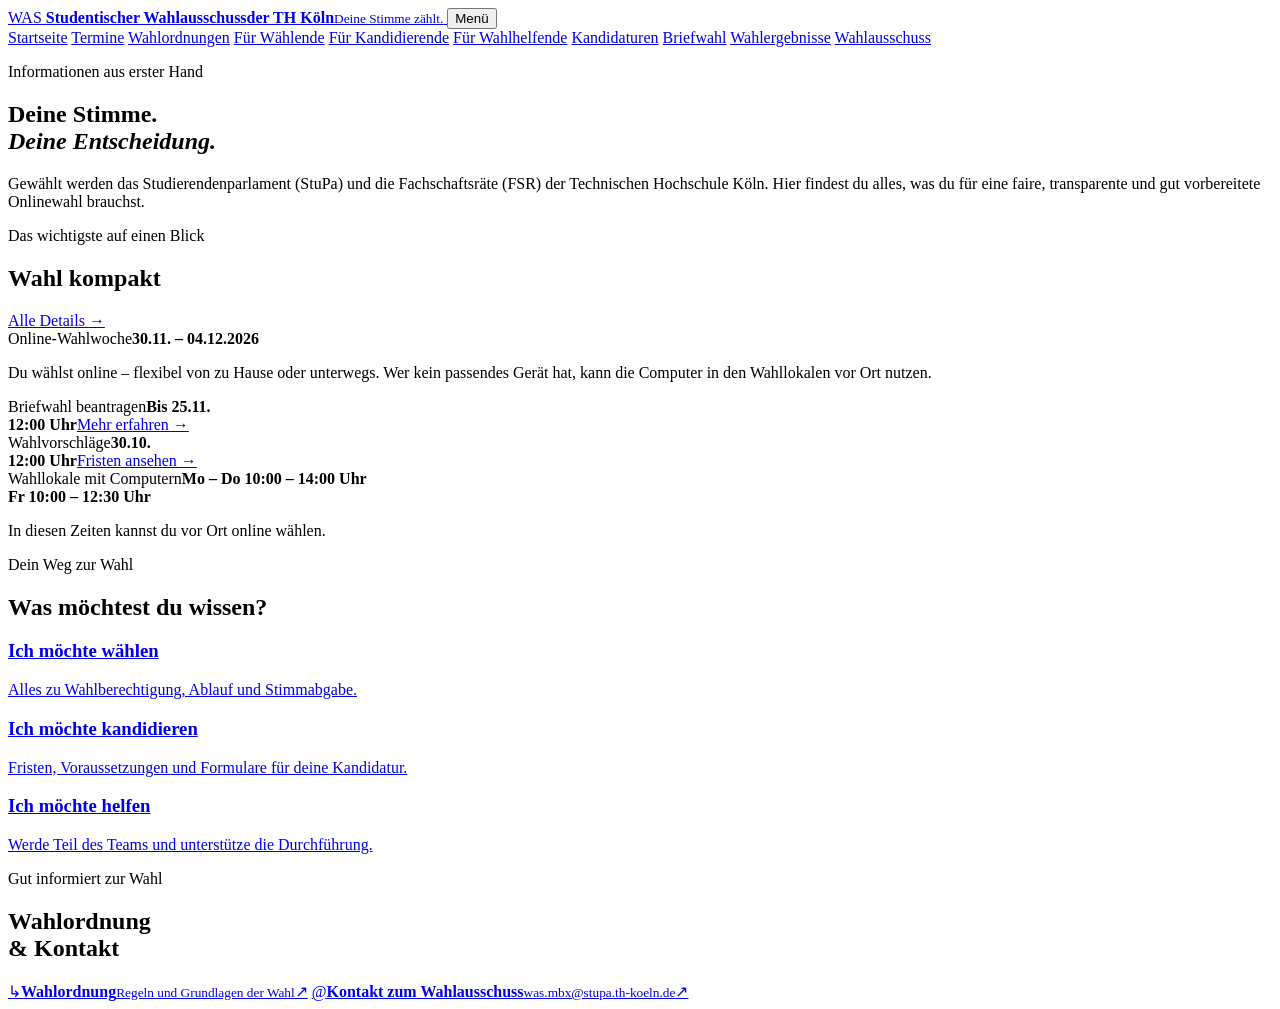
==== index.html @ f87d15dc "Fehlerkorrektur" ====
<!doctype html>
<html lang="de">
  <head>
    <meta charset="UTF-8" />
    <meta name="viewport" content="width=device-width, initial-scale=1.0" />
    <meta name="description" content="Informationen zur Wahl, den Fristen und dem Wahlausschuss." />
    <title>Wahlausschuss | Deine Wahl</title>
    <link rel="stylesheet" href="styles.css" />
    <script src="script.js" defer></script>
  </head>
  <body>
    <header class="site-header">
      <a class="brand" href="#start" aria-label="Startseite Studentischer Wahlausschuss">
        <span class="brand-mark">WAS</span>
        <span><strong>Studentischer Wahlausschuss</strong><strong>der TH Köln</strong><small>Deine Stimme zählt.</small></span>
      </a>
      <button class="menu-toggle" type="button" aria-expanded="false" aria-controls="site-nav">Menü</button>
      <nav id="site-nav" class="site-nav" aria-label="Hauptnavigation">
        <a href="index.html">Startseite</a>
        <a href="termine.html">Termine</a>
        <a href="wahlordnungen.html">Wahlordnungen</a>
        <a href="waehlende.html">Für Wählende</a>
        <a href="kandidierende.html">Für Kandidierende</a>
        <a href="wahlhelfende.html">Für Wahlhelfende</a>
        <a href="kandidaturen.html">Kandidaturen</a>
        <a href="briefwahl.html">Briefwahl</a>
        <a href="wahlergebnisse.html">Wahlergebnisse</a>
        <a class="nav-cta" href="wahlausschuss.html">Wahlausschuss</a>
      </nav>
    </header>

    <main id="start">
      <section class="hero" aria-labelledby="hero-title">
        <div class="hero-copy">
          <p class="eyebrow">Informationen aus erster Hand</p>
          <h1 id="hero-title"><span>Deine Stimme.</span><br /><em>Deine Entscheidung.</em></h1>
          <p class="hero-intro">Gewählt werden das Studierendenparlament (StuPa) und die Fachschaftsräte (FSR) der Technischen Hochschule Köln. Hier findest du alles, was du für eine faire, transparente und gut vorbereitete Onlinewahl brauchst.</p>
        </div>
      </section>

      <section class="section facts-section" aria-labelledby="facts-title">
        <div class="section-heading compact"><p class="eyebrow">Das wichtigste auf einen Blick</p><h2 id="facts-title">Wahl kompakt</h2><a class="text-link" href="termine.html">Alle Details <span>→</span></a></div>
        <div class="facts-grid">
          <article class="fact-card fact-card-wide"><span class="fact-label">Online-Wahlwoche</span><strong>30.11. – 04.12.2026</strong><p>Du wählst online – flexibel von zu Hause oder unterwegs. Wer kein passendes Gerät hat, kann die Computer in den Wahllokalen vor Ort nutzen.</p></article>
          <article class="fact-card"><span class="fact-label">Briefwahl beantragen</span><strong>Bis 25.11.<br />12:00 Uhr</strong><a class="text-link" href="briefwahl.html">Mehr erfahren →</a></article>
          <article class="fact-card"><span class="fact-label">Wahlvorschläge</span><strong>30.10.<br />12:00 Uhr</strong><a class="text-link" href="termine.html">Fristen ansehen →</a></article>
          <article class="fact-card fact-card-wide"><span class="fact-label">Wahllokale mit Computern</span><strong>Mo – Do 10:00 – 14:00 Uhr<br />Fr 10:00 – 12:30 Uhr</strong><p>In diesen Zeiten kannst du vor Ort online wählen.</p></article>
        </div>
      </section>

      <section id="wahl" class="section choice-section" aria-labelledby="wahl-title">
        <div class="section-heading compact"><p class="eyebrow">Dein Weg zur Wahl</p><h2 id="wahl-title">Was möchtest du wissen?</h2></div>
        <div class="choice-grid">
          <a class="choice-card choice-yellow" href="waehlende.html"><h3>Ich möchte wählen</h3><p>Alles zu Wahlberechtigung, Ablauf und Stimmabgabe.</p></a>
          <a class="choice-card choice-coral" href="kandidierende.html"><h3>Ich möchte kandidieren</h3><p>Fristen, Voraussetzungen und Formulare für deine Kandidatur.</p></a>
          <a class="choice-card choice-ink" href="wahlhelfende.html"><h3>Ich möchte helfen</h3><p>Werde Teil des Teams und unterstütze die Durchführung.</p></a>
        </div>
      </section>

      <section id="service" class="section service-section" aria-labelledby="service-title">
        <div><p class="eyebrow">Gut informiert zur Wahl</p><h2 id="service-title">Wahlordnung<br />& Kontakt</h2></div>
        <div class="resource-list">
          <a href="wahlordnungen.html"><span class="resource-icon">↳</span><span><strong>Wahlordnung</strong><small>Regeln und Grundlagen der Wahl</small></span><span>↗</span></a>
          <a id="kontakt" href="mailto:was.mbx@stupa.th-koeln.de"><span class="resource-icon">@</span><span><strong>Kontakt zum Wahlausschuss</strong><small>was.mbx@stupa.th-koeln.de</small></span><span>↗</span></a>
        </div>
      </section>
    </main>

    
  </body>
</html>
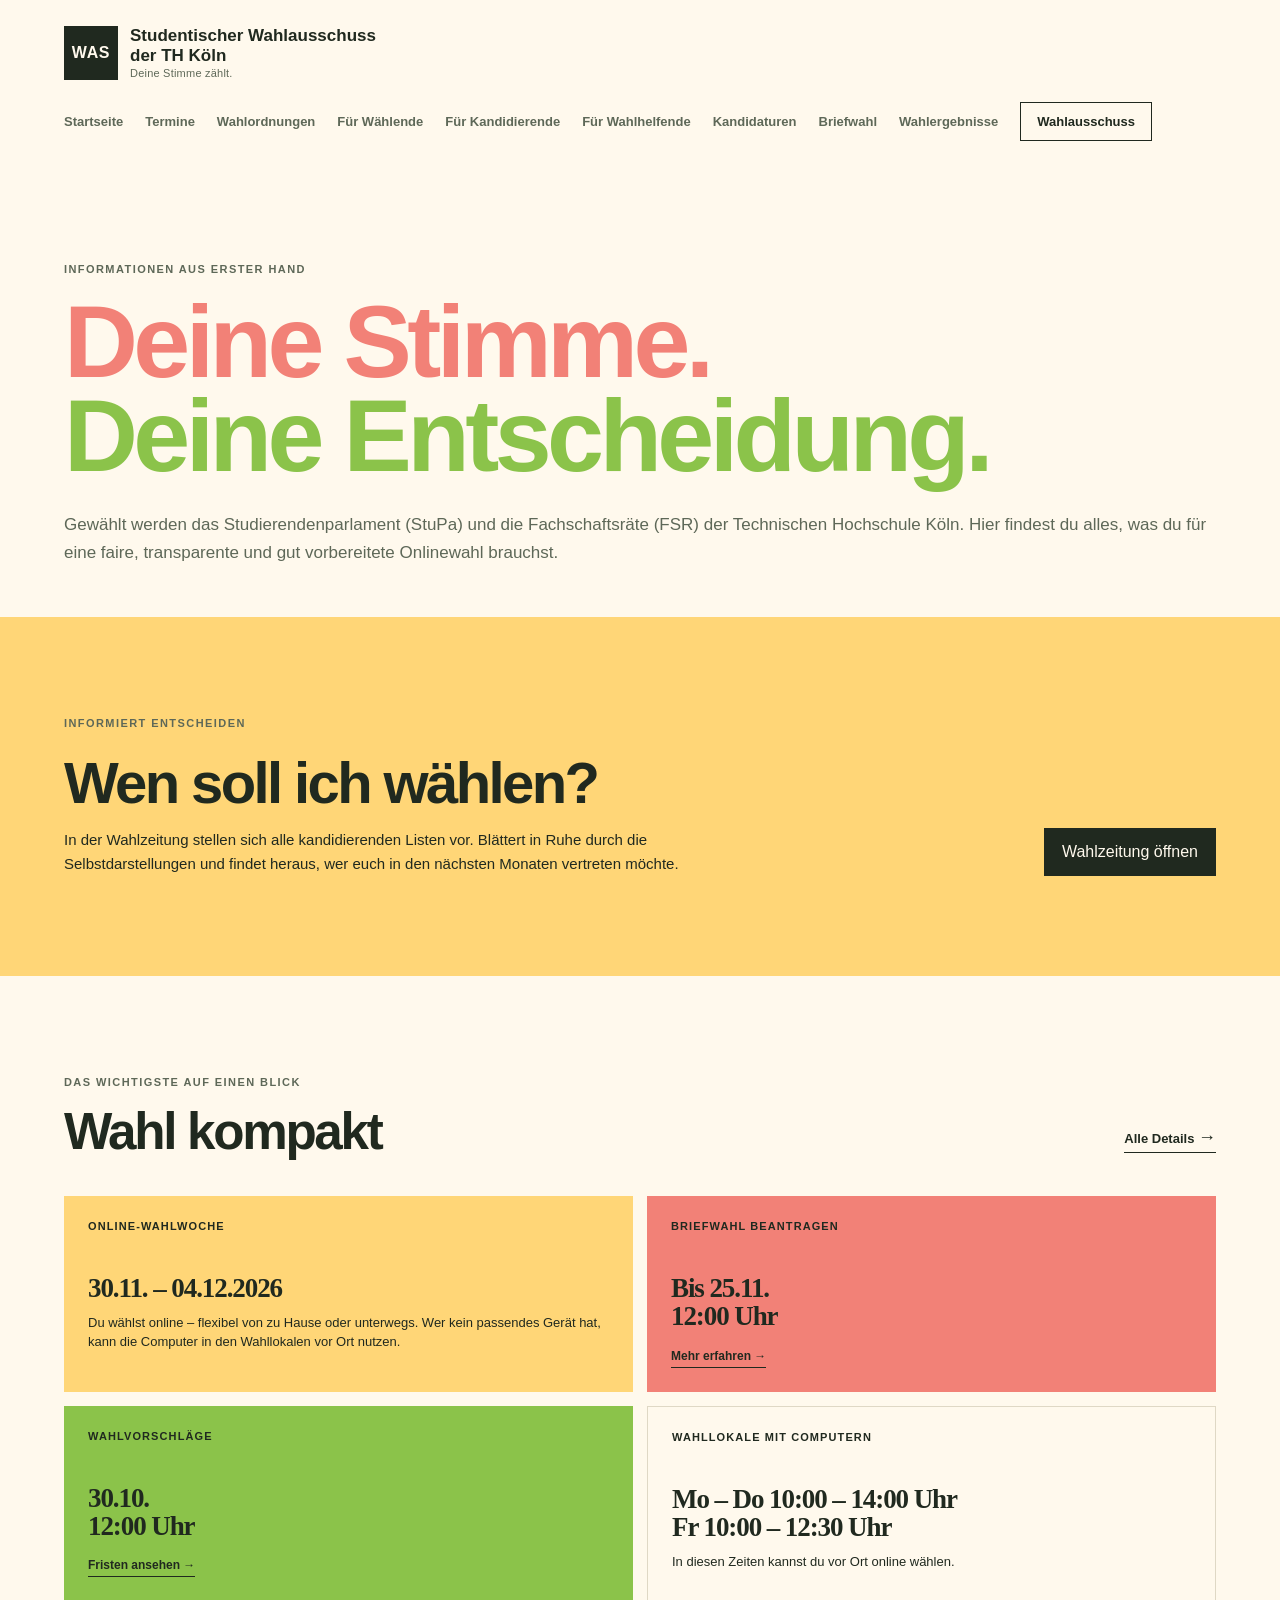
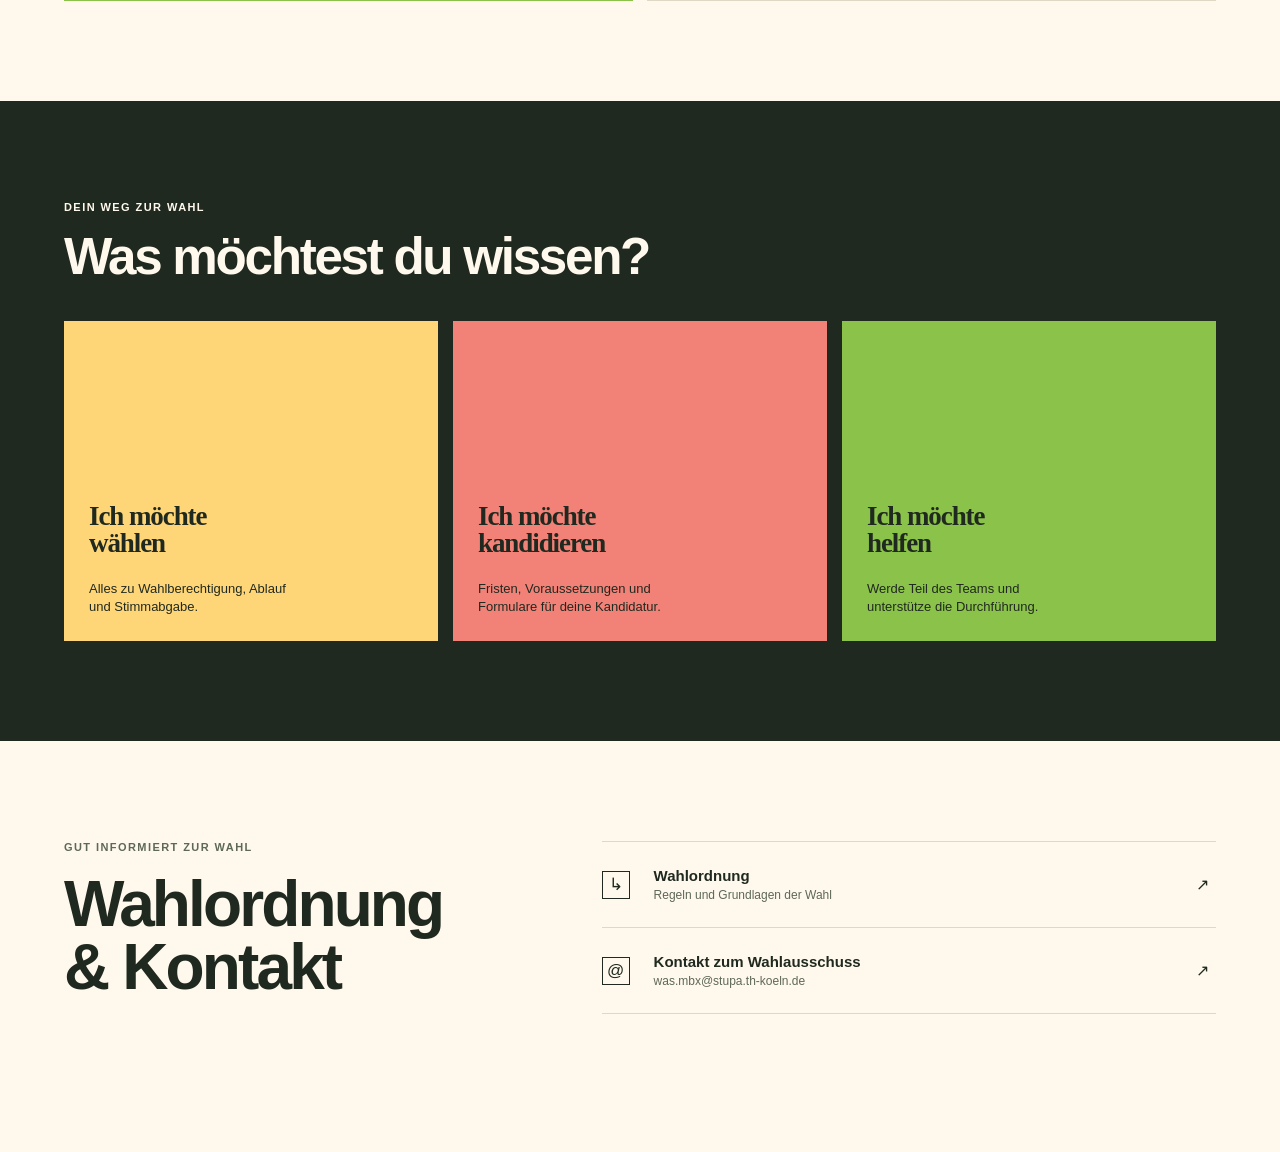
==== commit f0633eec: "Ergänze Wahlzeitungs-Hinweis auf Startseite Co-authored-by: Copilot <223556219+Copilot@users.noreply" ====
--- a/index.html
+++ b/index.html
@@ -38,6 +38,15 @@
         </div>
       </section>
 
+      <section class="section newspaper-banner" aria-labelledby="newspaper-banner-title">
+        <div>
+          <p class="eyebrow">Informiert entscheiden</p>
+          <h2 id="newspaper-banner-title">Wen soll ich wählen?</h2>
+          <p>In der Wahlzeitung stellen sich alle kandidierenden Listen vor. Blättert in Ruhe durch die Selbstdarstellungen und findet heraus, wer euch in den nächsten Monaten vertreten möchte.</p>
+        </div>
+        <a class="button button-dark" href="dokumente/wahlzeitung_2026.pdf" target="_blank" rel="noopener">Wahlzeitung öffnen</a>
+      </section>
+
       <section class="section facts-section" aria-labelledby="facts-title">
         <div class="section-heading compact"><p class="eyebrow">Das wichtigste auf einen Blick</p><h2 id="facts-title">Wahl kompakt</h2><a class="text-link" href="termine.html">Alle Details <span>→</span></a></div>
         <div class="facts-grid">
--- a/styles.css
+++ b/styles.css
@@ -0,0 +1,72 @@
+.facts-grid { display: grid; gap: 14px; grid-template-columns: repeat(2, 1fr); }.fact-card { background: var(--yellow); min-height: 190px; padding: 24px; }.fact-card:nth-child(2) { background: var(--coral); }.fact-card:nth-child(3) { background: var(--green); }.fact-card:nth-child(4) { background: var(--paper); border: 1px solid var(--line); }.fact-label { display: block; font-size: 11px; font-weight: 700; letter-spacing: .1em; text-transform: uppercase; }.fact-card strong { display: block; font-family: 'Space Grotesk'; font-size: 27px; letter-spacing: -.04em; line-height: 1.05; margin-top: 42px; }.fact-card p { font-size: 13px; line-height: 1.4; margin: 12px 0 0; }.fact-card .text-link { font-size: 12px; margin-top: 18px; }
+.location-grid { display: grid; gap: 14px; grid-template-columns: repeat(3, 1fr); margin-top: 58px; }.location-card { background: var(--green); min-height: 170px; padding: 24px; }.location-card:nth-child(2) { background: var(--coral); }.location-card:nth-child(3) { background: var(--yellow); }.location-card h2 { font-family: 'Space Grotesk'; font-size: 23px; margin: 34px 0 12px; }.location-card p { font-size: 14px; line-height: 1.5; margin: 0; }
+@import url('https://fonts.googleapis.com/css2?family=DM+Sans:wght@400;500;600;700&family=Space+Grotesk:wght@500;600;700&display=swap');
+
+:root { --paper: #fff9ed; --ink: #20291f; --muted: #5e6858; --line: #dfd8c5; --green: #8BC34A; --coral: #F28177; --yellow: #FFD677; }
+* { box-sizing: border-box; }
+html { scroll-behavior: smooth; }
+body { margin: 0; color: var(--ink); background: var(--paper); font-family: 'DM Sans', sans-serif; }
+a { color: inherit; text-decoration: none; }
+.site-header { align-items: center; display: grid; grid-template-columns: 1fr auto; max-width: 1280px; margin: auto; padding: 26px 5vw; }
+.brand { align-items: center; display: flex; gap: 12px; }
+.brand-mark { align-items: center; background: var(--ink); color: var(--paper); display: inline-flex; flex: 0 0 54px; font-family: 'Space Grotesk', sans-serif; font-size: 16px; font-weight: 700; height: 54px; justify-content: center; letter-spacing: .04em; width: 54px; }
+.brand strong, .brand small { display: block; }.brand strong { font-size: 17px; line-height: 1.05; }.brand strong + strong { margin-top: 2px; }.brand small { color: var(--muted); font-size: 11px; letter-spacing: .02em; margin-top: 3px; }
+.site-nav { align-items: center; display: flex; flex-wrap: wrap; font-size: 13px; font-weight: 600; gap: 12px 22px; grid-column: 1 / -1; justify-content: flex-start; margin-top: 22px; }.site-nav a:not(.nav-cta) { color: var(--muted); }.nav-cta { border: 1px solid var(--ink); padding: 11px 16px; }
+.menu-toggle { display: none; }
+.hero { margin: 60px auto 0; max-width: 1280px; min-height: 390px; padding: 0 5vw; }.hero-copy { padding-top: 36px; }.eyebrow { color: var(--muted); font-size: 11px; font-weight: 700; letter-spacing: .13em; margin: 0 0 20px; text-transform: uppercase; }
+h1, h2, h3, p { margin-top: 0; } h1, h2 { font-family: 'Space Grotesk', sans-serif; letter-spacing: -.045em; }
+h1 { font-size: clamp(54px, 8vw, 108px); line-height: .92; margin-bottom: 28px; } h1 span { color: var(--coral); } h1 em { color: var(--green); font-style: normal; }.hero-intro { color: var(--muted); font-size: 17px; line-height: 1.6; }
+.hero-actions { align-items: center; display: flex; gap: 28px; margin-top: 35px; }.button { display: inline-flex; gap: 28px; padding: 15px 18px; }.button-dark { background: var(--ink); color: var(--paper); }.button span, .text-link span { font-size: 18px; }.text-link { border-bottom: 1px solid currentColor; font-size: 13px; font-weight: 700; padding-bottom: 4px; }
+.section { max-width: 1280px; margin: auto; padding: 100px 5vw; }.section-heading { align-items: end; display: grid; grid-template-columns: 1fr auto; margin-bottom: 35px; }.section-heading .eyebrow, .section-heading h2 { grid-column: 1; }.section-heading .eyebrow { margin-bottom: 14px; }.section-heading h2 { font-size: clamp(35px, 4vw, 54px); margin-bottom: 0; }.section-heading .text-link { grid-column: 2; grid-row: 2; margin-bottom: 8px; }
+.timeline { border-top: 1px solid var(--line); }.timeline-item { align-items: center; border-bottom: 1px solid var(--line); display: grid; gap: 35px; grid-template-columns: 140px 1fr 30px; min-height: 120px; padding: 15px 0; }.timeline-item time { align-items: baseline; display: flex; gap: 9px; }.timeline-item time b { font-family: 'Space Grotesk'; font-size: 38px; }.timeline-item time span { color: var(--muted); font-size: 12px; }.timeline-item h3 { font-size: 18px; margin-bottom: 6px; }.timeline-item p { color: var(--muted); font-size: 13px; margin: 0; }.tag { background: var(--green); font-size: 10px; font-weight: 700; padding: 5px 8px; text-transform: uppercase; }.is-current h3 { margin-top: 10px; }.item-arrow { font-size: 22px; }
+.choice-section { background: var(--ink); max-width: none; padding-left: max(5vw, calc((100vw - 1180px) / 2)); padding-right: max(5vw, calc((100vw - 1180px) / 2)); }.choice-section h2, .choice-section .eyebrow { color: var(--paper); }.choice-grid { display: grid; gap: 15px; grid-template-columns: repeat(3, 1fr); }.choice-card { min-height: 320px; padding: 25px; position: relative; transition: transform .2s ease; }.choice-card:hover { transform: translateY(-6px); }.choice-yellow { background: var(--yellow); }.choice-coral { background: var(--coral); }.choice-ink { background: var(--green); }.card-number { font-size: 11px; font-weight: 700; }.card-icon { font-size: 31px; position: absolute; right: 24px; top: 22px; }.choice-card h3 { bottom: 84px; font-family: 'Space Grotesk'; font-size: 27px; letter-spacing: -.04em; line-height: 1; margin: 0; position: absolute; max-width: 180px; }.choice-card p { bottom: 25px; font-size: 13px; line-height: 1.4; margin: 0; max-width: 220px; position: absolute; }.card-arrow { bottom: 24px; font-size: 23px; position: absolute; right: 25px; }
+.newspaper-banner { align-items: end; background: var(--yellow); display: grid; gap: 30px; grid-template-columns: 1fr auto; }.newspaper-banner h2 { font-size: clamp(32px, 5vw, 58px); margin: 0 0 12px; }.newspaper-banner p:last-child { font-size: 15px; line-height: 1.6; margin: 0; max-width: 680px; }.newspaper-banner .button { white-space: nowrap; }
+.service-section { display: grid; gap: 10vw; grid-template-columns: .8fr 1.2fr; }.service-section h2 { font-size: clamp(40px, 5vw, 67px); line-height: .98; }.resource-list { border-top: 1px solid var(--line); }.resource-list a { align-items: center; border-bottom: 1px solid var(--line); display: grid; gap: 18px; grid-template-columns: 34px 1fr 20px; min-height: 86px; }.resource-icon { border: 1px solid var(--ink); font-size: 17px; height: 28px; line-height: 26px; text-align: center; width: 28px; }.resource-list strong, .resource-list small { display: block; }.resource-list strong { font-size: 15px; }.resource-list small { color: var(--muted); font-size: 12px; margin-top: 4px; }.site-footer { border-top: 1px solid var(--line); color: var(--muted); display: flex; font-size: 11px; gap: 30px; justify-content: space-between; margin: 0 5vw; padding: 24px 0; }
+@media (max-width: 700px) { .site-header { display: block; padding: 20px 6vw; position: relative; }.brand { max-width: calc(100% - 90px); }.brand-mark { flex-basis: 65px; height: 65px; width: 65px; }.brand strong { font-size: 15px; }.menu-toggle { background: none; border: 1px solid var(--ink); display: block; font: inherit; font-size: 12px; padding: 9px 12px; position: absolute; right: 6vw; top: 20px; }.site-nav { background: var(--paper); border: 1px solid var(--line); display: none; flex-direction: column; gap: 20px; grid-column: auto; left: auto; margin-top: 0; padding: 25px; position: absolute; right: 6vw; top: 78px; width: min(320px, calc(100vw - 12vw)); z-index: 3; }.site-nav.is-open { display: flex; }.hero { display: block; margin-top: 25px; min-height: auto; padding: 0 6vw 70px; }.hero-copy { padding-top: 25px; }.section { padding: 70px 6vw; }.section-heading { display: block; }.section-heading .text-link { display: inline-block; margin-top: 22px; }.timeline-item { gap: 15px; grid-template-columns: 95px 1fr 20px; }.timeline-item time { display: block; }.timeline-item time b, .timeline-item time span { display: block; }.timeline-item time b { font-size: 30px; }.timeline-item h3 { font-size: 15px; }.choice-grid, .service-section, .newspaper-banner { grid-template-columns: 1fr; }.choice-card { min-height: 250px; }.service-section { gap: 45px; }.newspaper-banner .button { justify-self: start; }.site-footer { align-items: flex-start; flex-direction: column; gap: 8px; margin: 0 6vw; } }
+
+.page-main { min-height: calc(100vh - 150px); }
+.page-hero { background: var(--yellow); margin: 55px auto 0; max-width: 1180px; padding: 74px 7vw 82px; }
+.page-hero.color-coral { background: var(--coral); }
+.page-hero.color-green { background: var(--green); }
+.page-callout { margin: 58px auto; max-width: 1180px; padding: 0 7vw; }.page-callout .callout { margin-top: 0; padding: 28px; }.page-callout .callout-coral { background: var(--coral); }.page-callout .callout-coral p { color: var(--ink); }
+.briefwahl-copy { align-items: start; gap: 80px; }.briefwahl-copy > div { max-width: 460px; }.briefwahl-copy h2 { font-size: 28px; }.briefwahl-copy ul { color: var(--muted); display: grid; font-size: 14px; gap: 8px; line-height: 1.6; margin: 18px 0 22px; padding-left: 20px; }.briefwahl-copy li { font-size: inherit; padding-left: 4px; }.briefwahl-deadline { color: var(--ink) !important; font-family: 'DM Sans', sans-serif; font-size: clamp(16px, 7vw, 28px) !important; letter-spacing: 0; line-height: 1.2; margin: 18px 0 !important; white-space: nowrap; }
+.briefwahl-copy { margin-top: -44px; }
+.page-hero h1 { font-size: clamp(52px, 8vw, 94px); margin-bottom: 24px; }
+.page-hero h1 em { color: var(--ink); }
+.page-hero > p:last-child { font-size: 17px; line-height: 1.6; max-width: 500px; }
+.page-content { margin: 0 auto; max-width: 1180px; padding: 74px 7vw 110px; }
+.info-block { align-items: center; display: grid; gap: 45px; grid-template-columns: 150px 1fr; }
+.highlight-block { background: var(--paper); border: 1px solid var(--line); padding: 28px; }
+.date-big { font-family: 'Space Grotesk'; font-size: 58px; line-height: .88; }.date-big small { font-family: 'DM Sans'; font-size: 11px; letter-spacing: .1em; }
+.schedule-heading { font-family: 'Space Grotesk'; font-size: 28px; letter-spacing: -.035em; margin: 88px 0 0; }.archive-heading { border-top: 1px solid var(--line); margin-top: 112px; padding-top: 48px; }
+.info-block h2, .detail-list h2, .text-columns h2, .step-grid h2, .callout h2 { font-family: 'Space Grotesk'; font-size: 24px; letter-spacing: -.035em; margin: 14px 0 8px; }.info-block p, .detail-list p, .text-columns p, .step-grid p, .callout p { color: var(--muted); font-size: 14px; line-height: 1.6; margin-bottom: 0; }
+.detail-list { border-top: 1px solid var(--line); margin-top: 48px; }.detail-list article { align-items: start; border-bottom: 1px solid var(--line); display: grid; gap: 40px; grid-template-columns: 145px 1fr; padding: 28px 0; }.detail-list time { font-family: 'Space Grotesk'; font-size: 18px; font-weight: 700; }.detail-list h2 { margin-top: 0; }
+.archive-list .button { margin-top: 14px; }
+.detail-list .online-election { border: 1px solid var(--green); margin: 14px 0; padding: 28px; }
+.detail-list .online-election + article { border-top: 1px solid var(--line); }
+.resource-page { display: grid; gap: 14px; }.resource-panel { align-items: start; border-bottom: 1px solid var(--line); border-top: 1px solid var(--line); display: grid; gap: 18px; grid-template-columns: 35px 1fr; min-height: 90px; padding: 16px 0; }.resource-panel + .resource-panel { border-top: 0; }.resource-panel strong, .resource-panel small { display: block; }.resource-panel strong { font-size: 16px; }.resource-panel small { color: var(--muted); font-size: 12px; margin-top: 5px; }.resource-icon { align-items: center; display: inline-flex; height: 28px; justify-content: center; width: 28px; }.envelope-icon { border: 1px solid var(--ink); position: relative; }.envelope-icon::before, .envelope-icon::after { border-top: 1px solid var(--ink); content: ''; position: absolute; top: 10px; width: 13px; }.envelope-icon::before { left: 1px; transform: rotate(32deg); }.envelope-icon::after { right: 1px; transform: rotate(-32deg); }
+.address-list .resource-panel > span:nth-child(2) { display: grid; align-content: start; gap: 8px; }.address-list .resource-panel strong + small { margin-top: 0; }.address-list .resource-panel small { white-space: nowrap; }.address-list .resource-panel small a { border: 0; display: inline; min-height: 0; padding: 0; white-space: inherit; }
+.address-list { margin-top: 48px; }
+.briefwahl-followup { margin-top: 48px !important; }.briefwahl-followup address { color: var(--muted); font-size: 14px; font-style: normal; line-height: 1.6; margin-top: 18px; }
+.briefwahl-followup address { font-weight: 700; }
+.candidate-content { padding-top: 58px; }.candidate-deadline { background: var(--coral); padding: 28px; }.candidate-deadline strong { display: block; font-family: 'Space Grotesk'; font-size: clamp(28px, 4vw, 48px); letter-spacing: -.04em; margin: 18px 0 10px; }.candidate-deadline p { color: var(--ink); font-size: 14px; line-height: 1.6; margin: 0; max-width: 650px; }.candidate-columns { margin-top: 58px; }.candidate-columns h2, .candidate-section h2 { margin-top: 0; }.candidate-steps { color: var(--muted); display: grid; gap: 14px; font-size: 14px; line-height: 1.6; margin: 0; padding-left: 22px; }.candidate-section { border-top: 1px solid var(--line); margin-top: 70px; padding-top: 45px; }.candidate-section > .eyebrow { margin-bottom: 14px; }.candidate-section > h2 { font-size: clamp(28px, 4vw, 42px); margin-bottom: 18px; }.candidate-section > p { color: var(--muted); font-size: 14px; line-height: 1.6; max-width: 720px; }.support-grid { display: grid; gap: 14px; grid-template-columns: repeat(2, minmax(0, 1fr)); margin: 30px 0; max-width: 720px; }.support-grid > div { align-items: center; background: var(--green); display: flex; gap: 18px; padding: 22px; }.support-grid > div:last-child { background: var(--yellow); }.support-grid strong { font-family: 'Space Grotesk'; font-size: 48px; letter-spacing: -.05em; }.support-grid span { font-size: 13px; line-height: 1.35; }.candidate-documents { border-top: 0; padding-top: 0; }.document-list { border-top: 1px solid var(--line); margin-top: 30px; max-width: 820px; }.document-list > div { align-items: center; border-bottom: 1px solid var(--line); display: grid; gap: 18px; grid-template-columns: 35px 1fr; min-height: 80px; }.document-list strong, .document-list small { display: block; }.document-list strong { font-size: 15px; }.document-list small { color: var(--muted); font-size: 12px; margin-top: 4px; }.document-list-large { max-width: none; margin-top: 42px; }.document-list-large > a { align-items: center; border-bottom: 1px solid var(--line); display: grid; gap: 18px; grid-template-columns: 50px 1fr 25px; min-height: 92px; padding: 14px 0; }.document-list-large > a:first-child { border-top: 1px solid var(--line); }.document-list-large .resource-icon { background: var(--ink); color: var(--paper); font-size: 9px; font-weight: 700; height: 30px; letter-spacing: .04em; width: 38px; }.document-list-large strong, .document-list-large small { display: block; }.document-list-large strong { font-size: 16px; }.document-list-large small { color: var(--muted); font-size: 12px; margin-top: 5px; }.document-list-large > a > span:last-child { font-size: 22px; }.self-presentation { background: var(--paper); border: 1px solid var(--line); padding: 34px; }.candidate-content > .callout { margin-top: 50px; }
+.document-page { padding-top: 58px; }.document-intro h2 { font-size: 28px; margin: 0 0 10px; }.document-intro > p:last-child { color: var(--muted); font-size: 14px; line-height: 1.6; }.document-list-large { max-width: none; margin-top: 42px; }.document-list-large > a { align-items: center; border-bottom: 1px solid var(--line); display: grid; gap: 18px; grid-template-columns: 50px 1fr 25px; min-height: 92px; padding: 14px 0; }.document-list-large > a:first-child { border-top: 1px solid var(--line); }.document-list-large .resource-icon { background: var(--ink); color: var(--paper); font-size: 9px; font-weight: 700; height: 30px; letter-spacing: .04em; width: 38px; }.document-list-large strong, .document-list-large small { display: block; }.document-list-large strong { font-size: 16px; }.document-list-large small { color: var(--muted); font-size: 12px; margin-top: 5px; }.document-list-large > a > span:last-child { font-size: 22px; }
+.document-placeholder { cursor: default; opacity: .7; }.document-placeholder > span:last-child { color: var(--muted); }.candidatures-note { margin-top: 58px; }
+.voter-content { padding-top: 58px; }.voter-columns { margin-top: 0; }.voter-columns h2, .voter-section > h2 { margin-top: 0; }.voter-section { border-top: 1px solid var(--line); margin-top: 70px; padding-top: 45px; }.voter-section > .eyebrow { margin-bottom: 14px; }.voter-section > h2 { font-size: clamp(28px, 4vw, 42px); margin-bottom: 18px; }.voter-section > p { color: var(--muted); font-size: 14px; line-height: 1.6; max-width: 760px; }.voter-election { background: var(--paper); border: 1px solid var(--line); padding: 34px; }.voter-time { background: var(--green); margin-top: 30px; max-width: 620px; padding: 22px; }.voter-time strong { display: block; font-family: 'Space Grotesk'; font-size: clamp(28px, 4vw, 45px); letter-spacing: -.04em; margin: 14px 0 6px; }.voter-time p { font-size: 13px; margin: 0; }.opening-hours { margin-top: 28px; }.voter-briefwahl { background: var(--yellow); padding: 34px; }.voter-briefwahl > p { color: var(--ink); }.voter-briefwahl .button { margin-top: 14px; }.voter-newspaper .resource-panel { max-width: 700px; margin-top: 28px; }.voter-newspaper .resource-panel .resource-icon { background: var(--ink); color: var(--paper); font-size: 9px; font-weight: 700; height: 30px; width: 38px; }
+.helper-content { padding-top: 58px; }.helper-callout { background: var(--coral); padding: 28px; }.helper-callout strong { display: block; font-family: 'Space Grotesk'; font-size: clamp(32px, 5vw, 56px); letter-spacing: -.05em; margin: 18px 0 10px; }.helper-callout p { color: var(--ink); font-size: 14px; line-height: 1.6; margin: 0; max-width: 650px; }.helper-columns { margin-top: 58px; }.helper-columns h2, .helper-section > h2 { margin-top: 0; }.helper-section { border-top: 1px solid var(--line); margin-top: 70px; padding-top: 45px; }.helper-section > .eyebrow { margin-bottom: 14px; }.helper-section > h2 { font-size: clamp(28px, 4vw, 42px); margin-bottom: 18px; }.helper-section > p { color: var(--muted); font-size: 14px; line-height: 1.6; max-width: 760px; }.helper-role-grid { display: grid; gap: 14px; grid-template-columns: repeat(2, 1fr); }.helper-role-grid article { background: var(--green); min-height: 300px; padding: 25px; }.helper-role-grid article:last-child { background: var(--yellow); }.helper-role-grid article > span { font-family: 'Space Grotesk'; font-size: 14px; font-weight: 700; }.helper-role-grid h3 { font-family: 'Space Grotesk'; font-size: 25px; margin: 56px 0 12px; }.helper-role-grid p { color: var(--ink); font-size: 14px; line-height: 1.55; }.helper-role-grid strong, .helper-role-grid small { display: block; }.helper-role-grid strong { font-family: 'Space Grotesk'; font-size: 21px; margin-top: 24px; }.helper-role-grid small { font-size: 12px; line-height: 1.5; margin-top: 5px; }.helper-list { color: var(--muted); display: grid; gap: 12px; font-size: 14px; line-height: 1.55; max-width: 760px; padding-left: 22px; }.helper-pay { background: var(--paper); border: 1px solid var(--line); padding: 34px; }.helper-pay > p { color: var(--ink); }.helper-apply { padding-bottom: 20px; }.helper-apply .button { margin-top: 10px; }.helper-pdf { max-width: 700px; margin-top: 30px; }
+.committee-content { padding-top: 58px; }.committee-intro { max-width: 760px; }.committee-intro p, .committee-contact > p { color: var(--muted); font-size: 16px; line-height: 1.7; }.committee-section { border-top: 1px solid var(--line); margin-top: 70px; padding-top: 45px; }.committee-section > .eyebrow { margin-bottom: 14px; }.committee-section h2 { font-size: clamp(28px, 4vw, 42px); margin: 0 0 24px; }.member-list { border-top: 1px solid var(--line); list-style: none; margin: 0; max-width: 760px; padding: 0; }.member-list li { align-items: baseline; border-bottom: 1px solid var(--line); display: flex; font-size: 16px; justify-content: space-between; padding: 14px 0; }.member-list li span { color: var(--muted); font-size: 12px; }.committee-contact address { color: var(--muted); font-size: 14px; font-style: normal; line-height: 1.7; margin: 25px 0; }.contact-email { font-size: 17px; font-weight: 700; }
+.candidate-note { margin-top: 28px !important; }
+.text-columns { display: grid; gap: 70px; grid-template-columns: repeat(2, 1fr); margin-top: 70px; }.text-columns h2 { font-size: 28px; margin-top: 0; }.text-link { display: inline-block; margin-top: 20px; }.step-grid { display: grid; gap: 14px; grid-template-columns: repeat(3, 1fr); }.step-grid article { background: var(--paper); border-top: 4px solid var(--green); min-height: 220px; padding: 24px; }.step-grid article:nth-child(2) { border-color: var(--coral); }.step-grid article:nth-child(3) { border-color: var(--yellow); }.step-grid article > span { font-family: 'Space Grotesk'; font-size: 15px; font-weight: 700; }.step-grid h2 { font-size: 22px; margin-top: 50px; }.callout { background: var(--yellow); margin-top: 55px; padding: 30px; }.callout h2 { margin-top: 0; }.result-status { align-items: center; background: var(--green); display: flex; gap: 18px; padding: 25px; }.status-dot { background: var(--ink); border-radius: 50%; height: 12px; width: 12px; }.result-status strong { font-family: 'Space Grotesk'; font-size: 18px; }.result-status p { margin: 5px 0 0; }
+.result-current > h2, .result-archive > h2 { font-size: clamp(32px, 5vw, 52px); margin: 0 0 28px; }.result-archive { border-top: 1px solid var(--line); margin-top: 86px; padding-top: 48px; }.result-note { color: var(--muted); font-size: 14px; line-height: 1.6; max-width: 760px; }.result-links { border-top: 1px solid var(--line); margin-top: 38px; }.result-links > a { align-items: center; border-bottom: 1px solid var(--line); display: grid; gap: 18px; grid-template-columns: 55px 1fr 25px; min-height: 82px; padding: 14px 0; }.result-links .resource-icon { align-items: center; background: var(--ink); color: var(--paper); display: inline-flex; font-size: 9px; font-weight: 700; height: 30px; justify-content: center; letter-spacing: .04em; width: 45px; }.result-links strong, .result-links small { display: block; }.result-links strong { font-size: 15px; }.result-links small { color: var(--muted); font-size: 12px; margin-top: 4px; }.result-links > a > span:last-child { font-size: 22px; }
+
+@media (max-width: 700px) { .page-hero { margin-top: 25px; padding: 55px 6vw 60px; }.page-content { padding: 55px 6vw 80px; }.page-callout { margin: 40px auto; }.info-block, .detail-list article { gap: 20px; grid-template-columns: 90px 1fr; }.date-big { font-size: 42px; }.step-grid, .text-columns, .facts-grid, .location-grid { grid-template-columns: 1fr; }.text-columns { gap: 42px; margin-top: 45px; }.briefwahl-copy { margin-top: -27px; }.step-grid h2 { margin-top: 35px; } }
+
+.page-content .briefwahl-copy { margin-top: -2px; }
+@media (max-width: 700px) { .page-content .briefwahl-copy { margin-top: -5px; } }
+@media (max-width: 700px) { .candidate-content { padding-top: 40px; }.candidate-columns { margin-top: 42px; }.support-grid { grid-template-columns: 1fr; }.self-presentation { padding: 25px; }.voter-content { padding-top: 40px; }.voter-election, .voter-briefwahl { padding: 25px; }.voter-section { margin-top: 48px; padding-top: 34px; } }
+@media (max-width: 700px) { .helper-content { padding-top: 40px; }.helper-columns { margin-top: 42px; }.helper-role-grid { grid-template-columns: 1fr; }.helper-pay { padding: 25px; } }
+
+.result-links > a { grid-template-columns: 50px 1fr 25px; min-height: 92px; padding: 14px 0; }
+.result-links > a:first-child { border-top: 1px solid var(--line); }
+.result-links .resource-icon { height: 30px; width: 38px; }
+.result-links strong { font-size: 16px; }
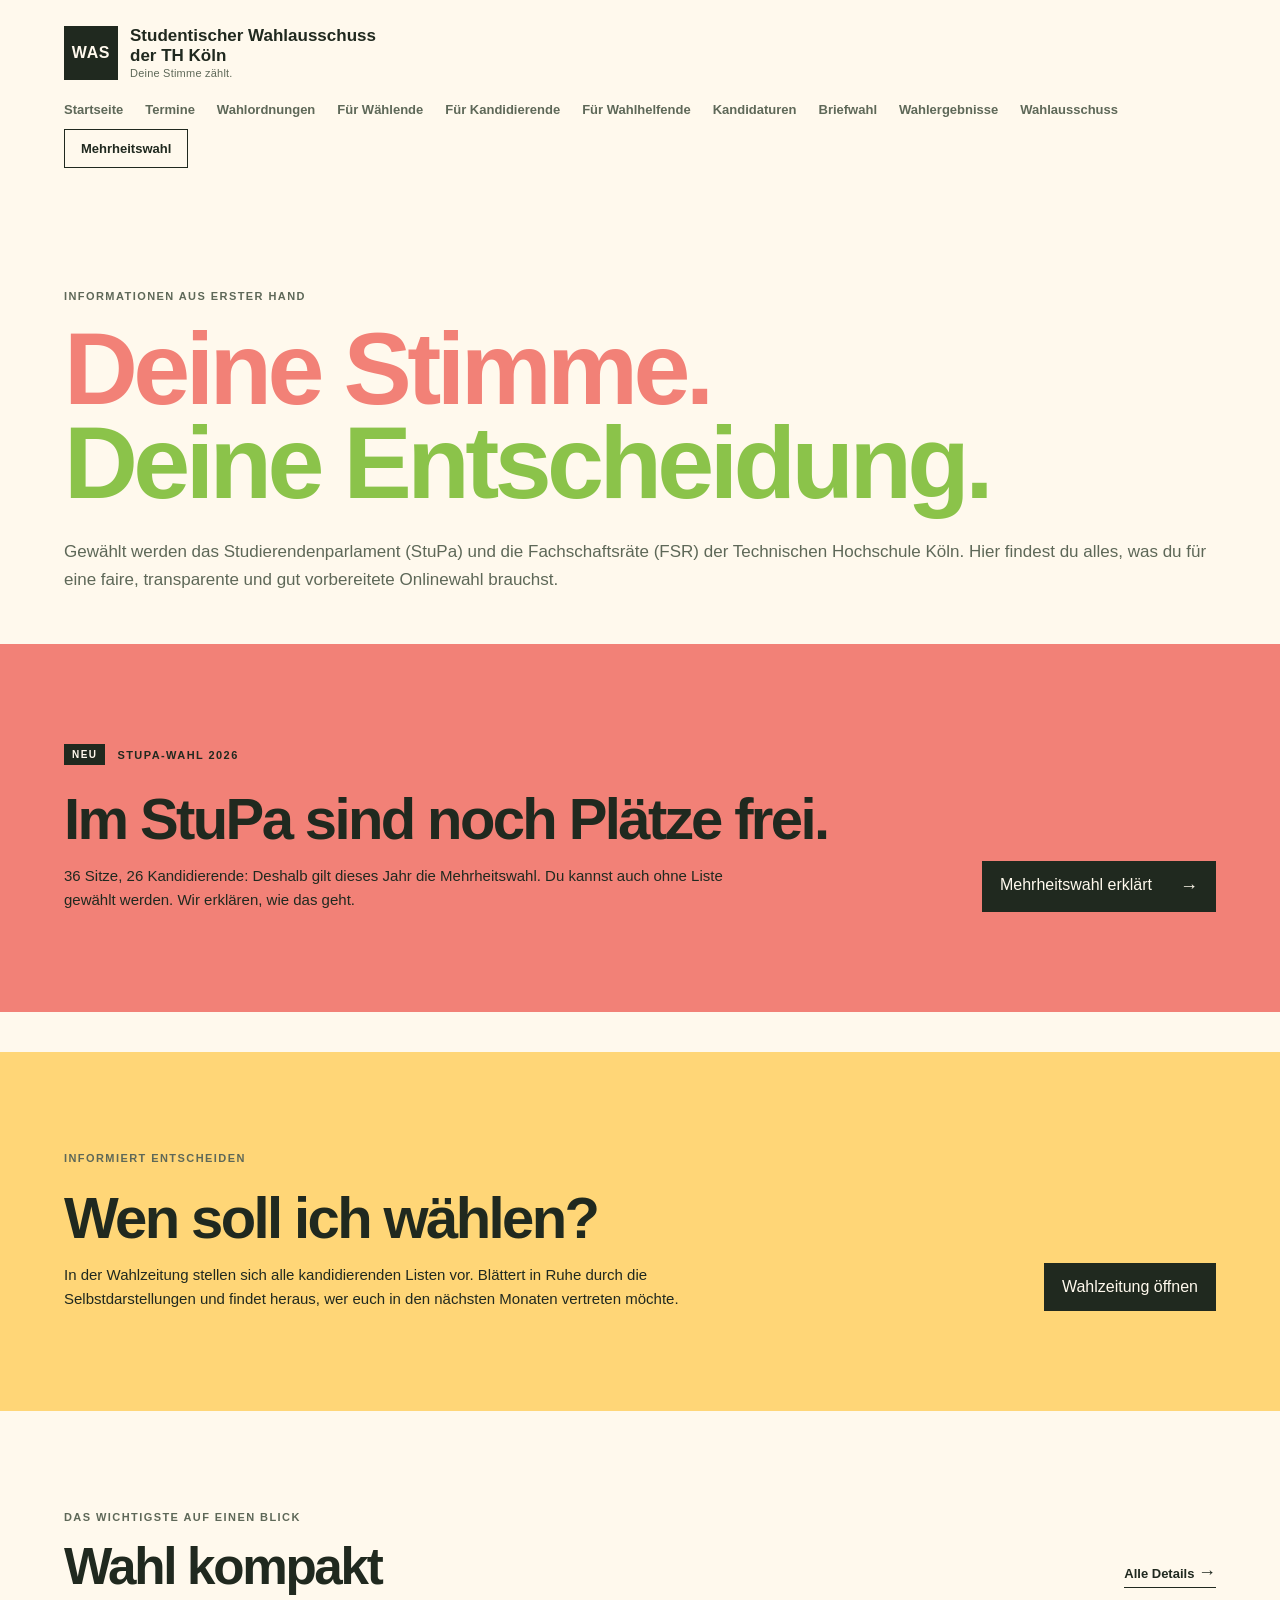
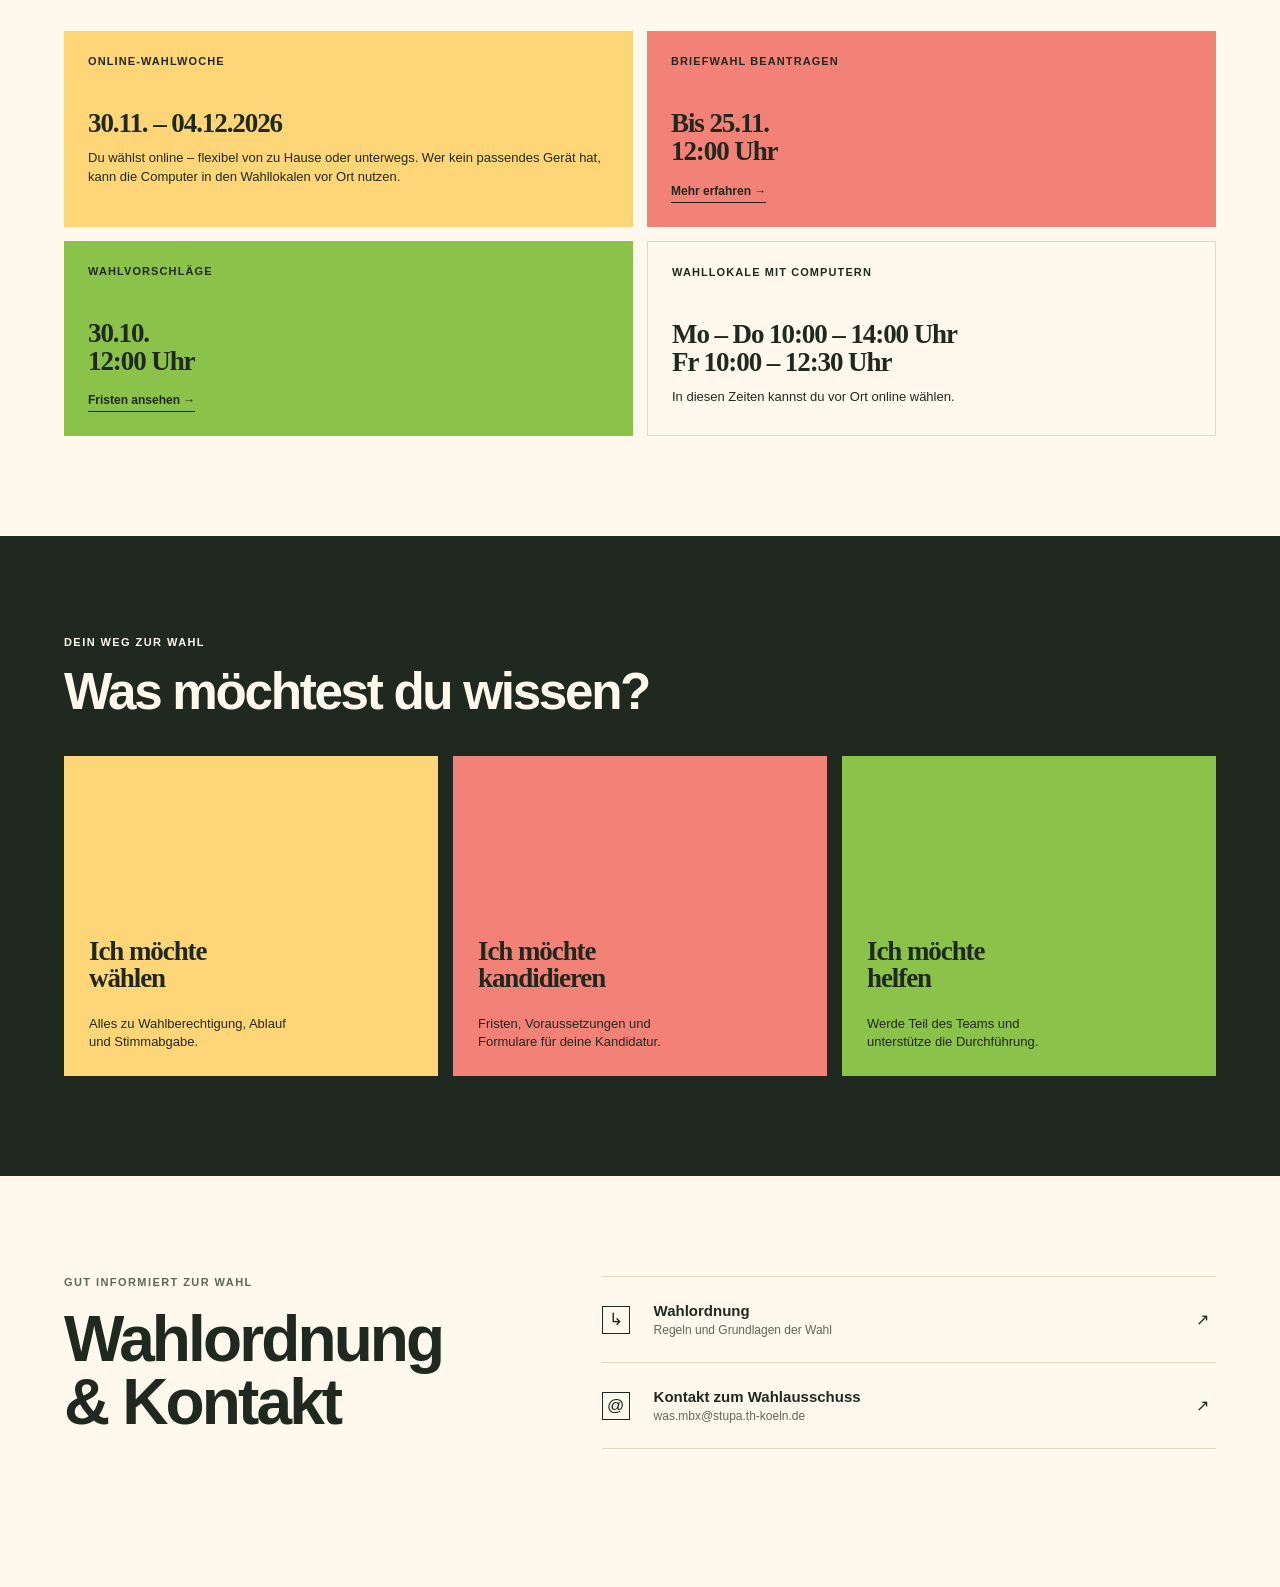
==== commit a5feb158: "Aktualisiere Wahlseiten und Unterlagen Co-authored-by: Copilot <223556219+Copilot@users.noreply.gith" ====
--- a/index.html
+++ b/index.html
@@ -25,7 +25,7 @@
         <a href="kandidaturen.html">Kandidaturen</a>
         <a href="briefwahl.html">Briefwahl</a>
         <a href="wahlergebnisse.html">Wahlergebnisse</a>
-        <a class="nav-cta" href="wahlausschuss.html">Wahlausschuss</a>
+        <a href="wahlausschuss.html">Wahlausschuss</a><a class="nav-cta" href="mehrheitswahl.html">Mehrheitswahl</a>
       </nav>
     </header>
 
@@ -36,6 +36,15 @@
           <h1 id="hero-title"><span>Deine Stimme.</span><br /><em>Deine Entscheidung.</em></h1>
           <p class="hero-intro">Gewählt werden das Studierendenparlament (StuPa) und die Fachschaftsräte (FSR) der Technischen Hochschule Köln. Hier findest du alles, was du für eine faire, transparente und gut vorbereitete Onlinewahl brauchst.</p>
         </div>
+      </section>
+
+      <section class="section newspaper-banner majority-banner" aria-labelledby="majority-banner-title">
+        <div>
+          <p class="eyebrow"><span class="tag">Neu</span>StuPa-Wahl 2026</p>
+          <h2 id="majority-banner-title">Im StuPa sind noch Plätze frei.</h2>
+          <p>36 Sitze, 26 Kandidierende: Deshalb gilt dieses Jahr die Mehrheitswahl. Du kannst auch ohne Liste gewählt werden. Wir erklären, wie das geht.</p>
+        </div>
+        <a class="button button-dark" href="mehrheitswahl.html">Mehrheitswahl erklärt <span>→</span></a>
       </section>
 
       <section class="section newspaper-banner" aria-labelledby="newspaper-banner-title">
--- a/styles.css
+++ b/styles.css
@@ -13,14 +13,14 @@
 .brand strong, .brand small { display: block; }.brand strong { font-size: 17px; line-height: 1.05; }.brand strong + strong { margin-top: 2px; }.brand small { color: var(--muted); font-size: 11px; letter-spacing: .02em; margin-top: 3px; }
 .site-nav { align-items: center; display: flex; flex-wrap: wrap; font-size: 13px; font-weight: 600; gap: 12px 22px; grid-column: 1 / -1; justify-content: flex-start; margin-top: 22px; }.site-nav a:not(.nav-cta) { color: var(--muted); }.nav-cta { border: 1px solid var(--ink); padding: 11px 16px; }
 .menu-toggle { display: none; }
-.hero { margin: 60px auto 0; max-width: 1280px; min-height: 390px; padding: 0 5vw; }.hero-copy { padding-top: 36px; }.eyebrow { color: var(--muted); font-size: 11px; font-weight: 700; letter-spacing: .13em; margin: 0 0 20px; text-transform: uppercase; }
+.hero { margin: 60px auto 0; max-width: none; min-height: 390px; padding: 0 max(5vw, calc((100vw - 1180px) / 2)); width: 100vw; }.hero-copy { padding-top: 36px; }.eyebrow { color: var(--muted); font-size: 11px; font-weight: 700; letter-spacing: .13em; margin: 0 0 20px; text-transform: uppercase; }
 h1, h2, h3, p { margin-top: 0; } h1, h2 { font-family: 'Space Grotesk', sans-serif; letter-spacing: -.045em; }
 h1 { font-size: clamp(54px, 8vw, 108px); line-height: .92; margin-bottom: 28px; } h1 span { color: var(--coral); } h1 em { color: var(--green); font-style: normal; }.hero-intro { color: var(--muted); font-size: 17px; line-height: 1.6; }
 .hero-actions { align-items: center; display: flex; gap: 28px; margin-top: 35px; }.button { display: inline-flex; gap: 28px; padding: 15px 18px; }.button-dark { background: var(--ink); color: var(--paper); }.button span, .text-link span { font-size: 18px; }.text-link { border-bottom: 1px solid currentColor; font-size: 13px; font-weight: 700; padding-bottom: 4px; }
 .section { max-width: 1280px; margin: auto; padding: 100px 5vw; }.section-heading { align-items: end; display: grid; grid-template-columns: 1fr auto; margin-bottom: 35px; }.section-heading .eyebrow, .section-heading h2 { grid-column: 1; }.section-heading .eyebrow { margin-bottom: 14px; }.section-heading h2 { font-size: clamp(35px, 4vw, 54px); margin-bottom: 0; }.section-heading .text-link { grid-column: 2; grid-row: 2; margin-bottom: 8px; }
 .timeline { border-top: 1px solid var(--line); }.timeline-item { align-items: center; border-bottom: 1px solid var(--line); display: grid; gap: 35px; grid-template-columns: 140px 1fr 30px; min-height: 120px; padding: 15px 0; }.timeline-item time { align-items: baseline; display: flex; gap: 9px; }.timeline-item time b { font-family: 'Space Grotesk'; font-size: 38px; }.timeline-item time span { color: var(--muted); font-size: 12px; }.timeline-item h3 { font-size: 18px; margin-bottom: 6px; }.timeline-item p { color: var(--muted); font-size: 13px; margin: 0; }.tag { background: var(--green); font-size: 10px; font-weight: 700; padding: 5px 8px; text-transform: uppercase; }.is-current h3 { margin-top: 10px; }.item-arrow { font-size: 22px; }
 .choice-section { background: var(--ink); max-width: none; padding-left: max(5vw, calc((100vw - 1180px) / 2)); padding-right: max(5vw, calc((100vw - 1180px) / 2)); }.choice-section h2, .choice-section .eyebrow { color: var(--paper); }.choice-grid { display: grid; gap: 15px; grid-template-columns: repeat(3, 1fr); }.choice-card { min-height: 320px; padding: 25px; position: relative; transition: transform .2s ease; }.choice-card:hover { transform: translateY(-6px); }.choice-yellow { background: var(--yellow); }.choice-coral { background: var(--coral); }.choice-ink { background: var(--green); }.card-number { font-size: 11px; font-weight: 700; }.card-icon { font-size: 31px; position: absolute; right: 24px; top: 22px; }.choice-card h3 { bottom: 84px; font-family: 'Space Grotesk'; font-size: 27px; letter-spacing: -.04em; line-height: 1; margin: 0; position: absolute; max-width: 180px; }.choice-card p { bottom: 25px; font-size: 13px; line-height: 1.4; margin: 0; max-width: 220px; position: absolute; }.card-arrow { bottom: 24px; font-size: 23px; position: absolute; right: 25px; }
-.newspaper-banner { align-items: end; background: var(--yellow); display: grid; gap: 30px; grid-template-columns: 1fr auto; }.newspaper-banner h2 { font-size: clamp(32px, 5vw, 58px); margin: 0 0 12px; }.newspaper-banner p:last-child { font-size: 15px; line-height: 1.6; margin: 0; max-width: 680px; }.newspaper-banner .button { white-space: nowrap; }
+.newspaper-banner { align-items: end; background-color: var(--yellow); display: grid; gap: 30px; grid-template-columns: 1fr auto; max-width: none; padding-left: max(5vw, calc((100vw - 1180px) / 2)); padding-right: max(5vw, calc((100vw - 1180px) / 2)); width: 100vw; }.newspaper-banner h2 { font-size: clamp(32px, 5vw, 58px); margin: 0 0 12px; }.newspaper-banner p:last-child { font-size: 15px; line-height: 1.6; margin: 0; max-width: 680px; }.newspaper-banner .button { white-space: nowrap; }
 .service-section { display: grid; gap: 10vw; grid-template-columns: .8fr 1.2fr; }.service-section h2 { font-size: clamp(40px, 5vw, 67px); line-height: .98; }.resource-list { border-top: 1px solid var(--line); }.resource-list a { align-items: center; border-bottom: 1px solid var(--line); display: grid; gap: 18px; grid-template-columns: 34px 1fr 20px; min-height: 86px; }.resource-icon { border: 1px solid var(--ink); font-size: 17px; height: 28px; line-height: 26px; text-align: center; width: 28px; }.resource-list strong, .resource-list small { display: block; }.resource-list strong { font-size: 15px; }.resource-list small { color: var(--muted); font-size: 12px; margin-top: 4px; }.site-footer { border-top: 1px solid var(--line); color: var(--muted); display: flex; font-size: 11px; gap: 30px; justify-content: space-between; margin: 0 5vw; padding: 24px 0; }
 @media (max-width: 700px) { .site-header { display: block; padding: 20px 6vw; position: relative; }.brand { max-width: calc(100% - 90px); }.brand-mark { flex-basis: 65px; height: 65px; width: 65px; }.brand strong { font-size: 15px; }.menu-toggle { background: none; border: 1px solid var(--ink); display: block; font: inherit; font-size: 12px; padding: 9px 12px; position: absolute; right: 6vw; top: 20px; }.site-nav { background: var(--paper); border: 1px solid var(--line); display: none; flex-direction: column; gap: 20px; grid-column: auto; left: auto; margin-top: 0; padding: 25px; position: absolute; right: 6vw; top: 78px; width: min(320px, calc(100vw - 12vw)); z-index: 3; }.site-nav.is-open { display: flex; }.hero { display: block; margin-top: 25px; min-height: auto; padding: 0 6vw 70px; }.hero-copy { padding-top: 25px; }.section { padding: 70px 6vw; }.section-heading { display: block; }.section-heading .text-link { display: inline-block; margin-top: 22px; }.timeline-item { gap: 15px; grid-template-columns: 95px 1fr 20px; }.timeline-item time { display: block; }.timeline-item time b, .timeline-item time span { display: block; }.timeline-item time b { font-size: 30px; }.timeline-item h3 { font-size: 15px; }.choice-grid, .service-section, .newspaper-banner { grid-template-columns: 1fr; }.choice-card { min-height: 250px; }.service-section { gap: 45px; }.newspaper-banner .button { justify-self: start; }.site-footer { align-items: flex-start; flex-direction: column; gap: 8px; margin: 0 6vw; } }
 
@@ -70,3 +70,69 @@
 .result-links > a:first-child { border-top: 1px solid var(--line); }
 .result-links .resource-icon { height: 30px; width: 38px; }
 .result-links strong { font-size: 16px; }
+
+/* ===== Mehrheitswahl 2026: Hinweisfeld auf der Startseite ===== */
+.majority-banner { background-color: var(--coral); margin-bottom: 40px; }
+.majority-banner .eyebrow { align-items: center; color: var(--ink); display: flex; gap: 12px; }
+.majority-banner .tag { background: var(--ink); color: var(--paper); }
+
+/* ===== Mehrheitswahl 2026: Unterseite mehrheitswahl.html ===== */
+.mw-content { display: grid; gap: 70px; padding-top: 58px; }
+.mw-content-after { padding-top: 100px; }
+.mw-numbers { display: grid; gap: 14px; grid-template-columns: repeat(3, 1fr); }
+.mw-numbers > div { align-items: center; background: var(--yellow); display: flex; gap: 18px; padding: 22px; }
+.mw-numbers > div:nth-child(2) { background: var(--coral); }
+.mw-numbers > div:nth-child(3) { background: var(--green); }
+.mw-numbers strong { font-family: 'Space Grotesk', sans-serif; font-size: 48px; letter-spacing: -.05em; }
+.mw-numbers span { font-size: 13px; line-height: 1.35; }
+.mw-section > .eyebrow { margin-bottom: 14px; }
+.mw-section > h2 { font-size: clamp(28px, 4vw, 42px); margin: 0 0 18px; }
+.mw-section > p:not(.eyebrow) { color: var(--muted); font-size: 14px; line-height: 1.6; margin-bottom: 0; max-width: 720px; }
+.mw-divided { border-top: 1px solid var(--line); padding-top: 45px; }
+.mw-points { display: grid; gap: 14px; grid-template-columns: repeat(3, 1fr); margin-top: 30px; }
+.mw-points article { border-top: 4px solid var(--green); padding: 24px; }
+.mw-points article:nth-child(2) { border-color: var(--coral); }
+.mw-points article:nth-child(3) { border-color: var(--yellow); }
+.mw-points h3 { font-family: 'Space Grotesk', sans-serif; font-size: 22px; letter-spacing: -.035em; line-height: 1.2; margin: 8px 0; min-height: 2.4em; }
+.mw-points p, .mw-columns p { color: var(--muted); font-size: 14px; line-height: 1.6; margin: 0; }
+.mw-columns { display: grid; gap: 40px 70px; grid-template-columns: repeat(3, 1fr); margin-top: 30px; }
+.mw-columns h3 { font-family: 'Space Grotesk', sans-serif; font-size: 24px; letter-spacing: -.035em; line-height: 1.2; margin: 0 0 8px; min-height: 2.4em; }
+.mw-columns-two { grid-template-columns: repeat(2, 1fr); }
+.mw-columns-two h3 { min-height: 0; }
+.mw-callout { background: var(--coral); padding: 28px; }
+.mw-callout h2 { font-size: clamp(28px, 4vw, 48px); letter-spacing: -.04em; line-height: 1.05; margin: 18px 0 10px; }
+.mw-callout p { font-size: 14px; line-height: 1.6; margin: 0; max-width: 680px; }
+.mw-rows { border-top: 1px solid var(--line); list-style: none; margin: 14px 0 0; padding: 0; }
+.mw-rows > * { align-items: start; border-bottom: 1px solid var(--line); display: grid; gap: 20px 40px; grid-template-columns: 145px 1fr; padding: 28px 0; }
+.mw-rows-label { font-family: 'Space Grotesk', sans-serif; font-size: 18px; font-weight: 700; }
+.mw-rows h3 { font-family: 'Space Grotesk', sans-serif; font-size: 24px; letter-spacing: -.035em; margin: 0 0 8px; }
+.mw-rows p { color: var(--muted); font-size: 14px; line-height: 1.6; margin: 0; }
+.mw-note { color: var(--muted); font-size: 14px; line-height: 1.6; margin: 22px 0 0; }
+.mw-note .text-link { color: var(--ink); margin-top: 8px; }
+.mw-faq { border-top: 1px solid var(--line); margin-top: 30px; }
+.mw-faq article { border-bottom: 1px solid var(--line); padding: 24px 0; }
+.mw-faq h3 { font-size: 18px; margin: 0 0 6px; }
+.mw-faq p { color: var(--muted); font-size: 14px; line-height: 1.6; margin: 0; max-width: 760px; }
+.mw-faq .text-link { color: var(--ink); margin-top: 0; }
+.mw-box { padding: 30px; }
+.mw-box-green { background: var(--green); }
+.mw-box-yellow { background: var(--yellow); }
+.mw-box h2 { font-size: 28px; letter-spacing: -.035em; margin: 12px 0; }
+.mw-box p { font-size: 14px; line-height: 1.6; margin: 0 0 12px; max-width: 720px; }
+.mw-box ul { display: grid; font-size: 14px; gap: 8px; line-height: 1.6; margin: 0; max-width: 720px; padding-left: 20px; }
+.mw-box .button { margin-top: 20px; }
+.mw-stupa { background: var(--ink); color: var(--paper); padding: 100px max(5vw, calc((100vw - 1180px) / 2)); }
+.mw-stupa .eyebrow { color: var(--paper); margin-bottom: 14px; }
+.mw-stupa h2 { font-size: clamp(35px, 4vw, 54px); line-height: 1; margin: 0 0 18px; }
+.mw-stupa > p:not(.eyebrow) { font-size: 15px; line-height: 1.6; margin: 0; max-width: 680px; }
+.mw-tiles { color: var(--ink); display: grid; gap: 15px; grid-template-columns: repeat(3, 1fr); margin-top: 36px; }
+.mw-tiles article { background: var(--yellow); min-height: 200px; padding: 25px; }
+.mw-tiles article:nth-child(2) { background: var(--coral); }
+.mw-tiles article:nth-child(3) { background: var(--green); }
+.mw-tiles h3 { font-family: 'Space Grotesk', sans-serif; font-size: 27px; letter-spacing: -.04em; line-height: 1; margin: 0 0 12px; min-height: 2em; }
+.mw-tiles p { font-size: 13px; line-height: 1.4; margin: 0; }
+.mw-outline { border: 1px solid var(--muted); margin-top: 15px; padding: 25px; }
+.mw-outline h3 { font-family: 'Space Grotesk', sans-serif; font-size: 22px; letter-spacing: -.035em; margin: 0 0 8px; }
+.mw-outline p { font-size: 14px; line-height: 1.6; margin: 0; max-width: 760px; }
+.mw-subheading { font-family: 'Space Grotesk', sans-serif; font-size: 28px; letter-spacing: -.035em; margin: 58px 0 12px; }
+@media (max-width: 700px) { .mw-content { gap: 48px; padding-top: 40px; }.mw-content-after { padding-top: 55px; }.mw-numbers, .mw-points, .mw-columns, .mw-columns-two, .mw-tiles { grid-template-columns: 1fr; }.mw-points h3, .mw-columns h3, .mw-tiles h3 { min-height: 0; }.mw-rows > * { gap: 12px 20px; grid-template-columns: 90px 1fr; }.mw-stupa { padding: 70px 6vw; }.mw-box, .mw-callout { padding: 25px; } }
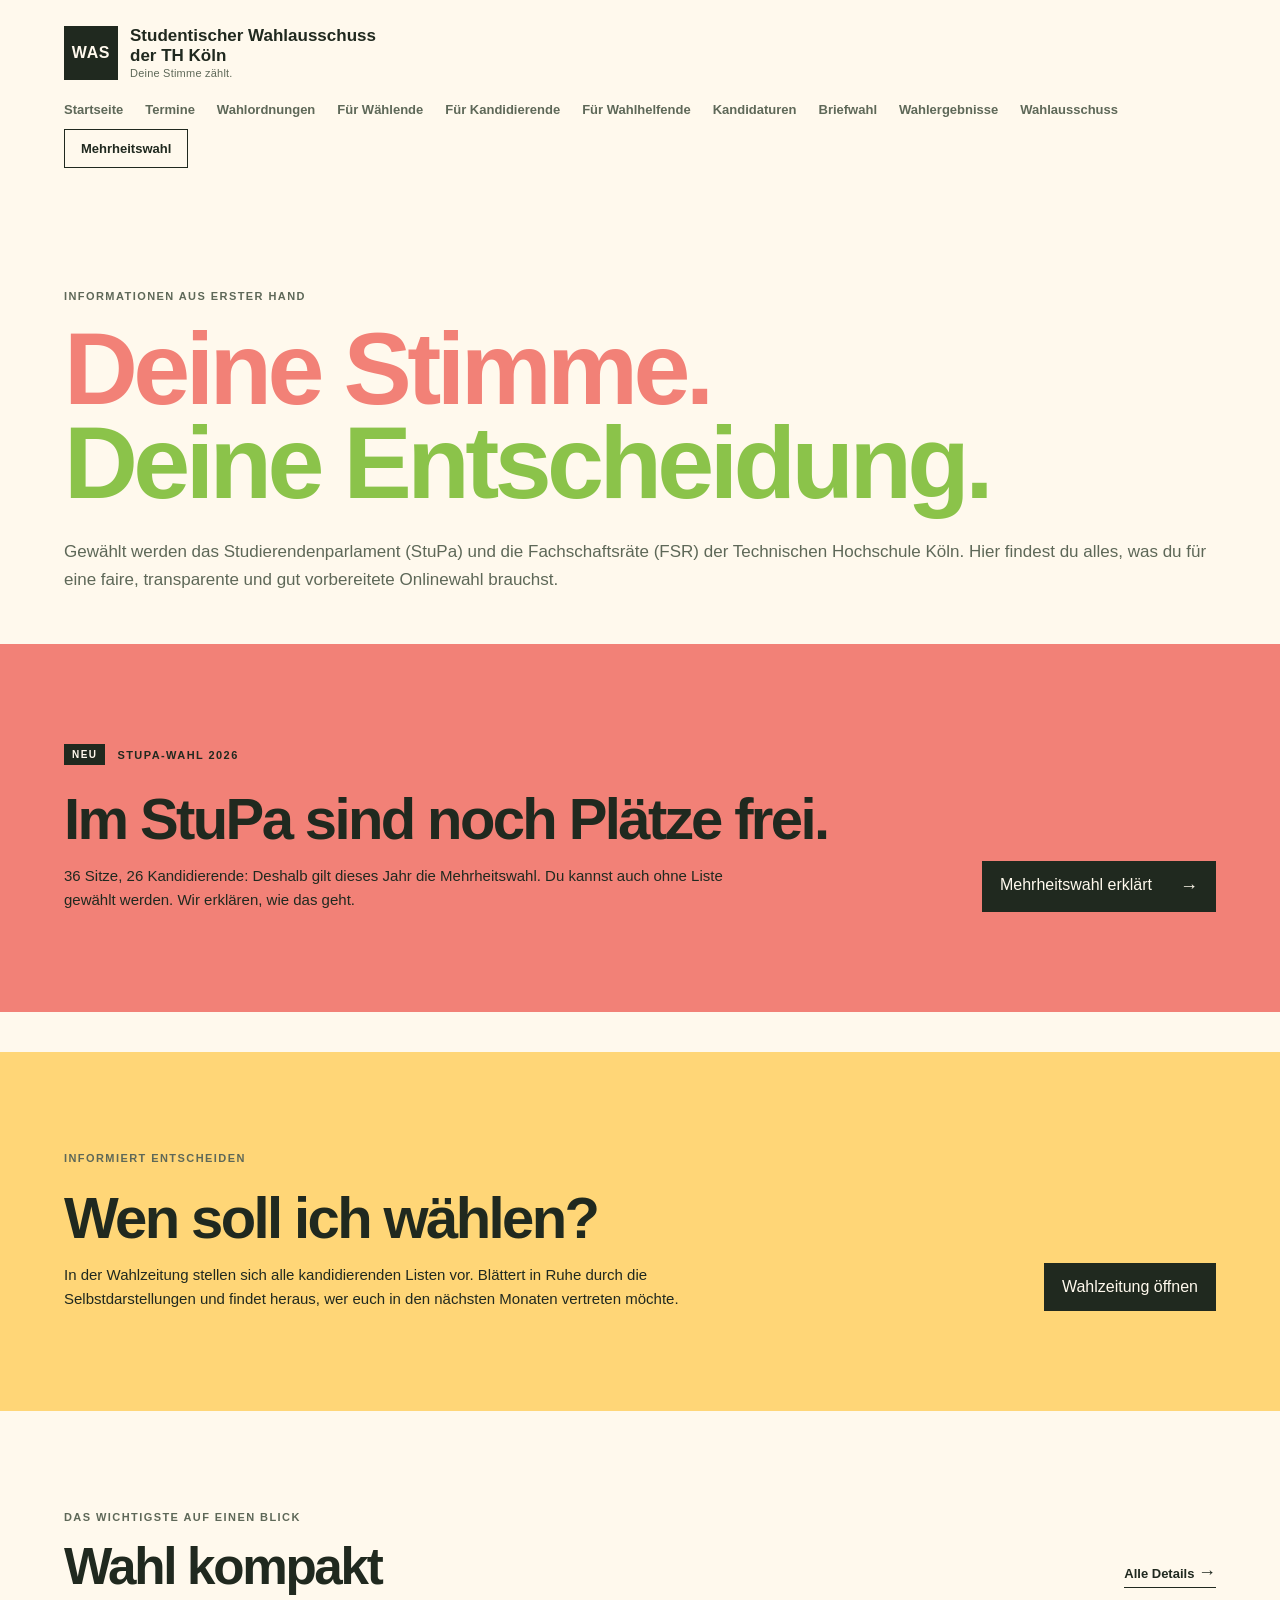
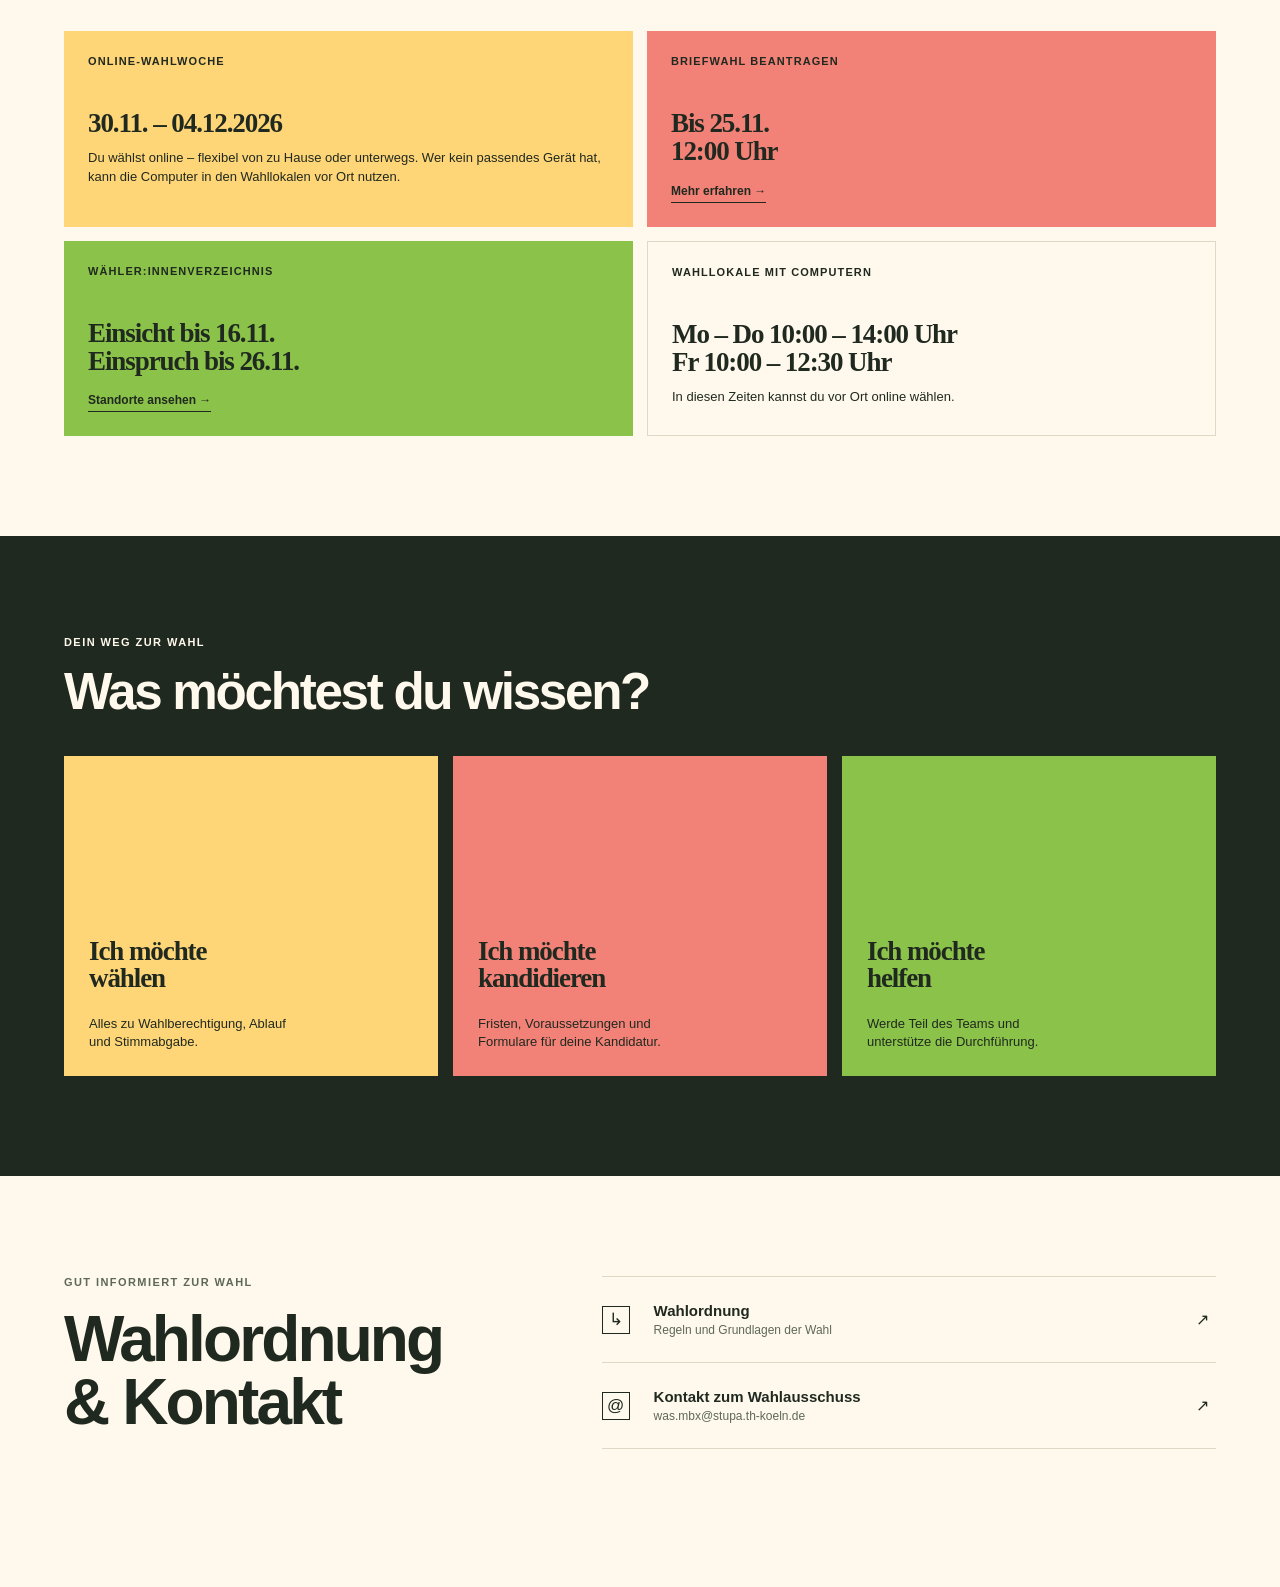
==== commit 72675eb5: "Aktualisiere Hinweisblöcke und Wahlinformationen Co-authored-by: Copilot <223556219+Copilot@users.no" ====
--- a/index.html
+++ b/index.html
@@ -61,7 +61,7 @@
         <div class="facts-grid">
           <article class="fact-card fact-card-wide"><span class="fact-label">Online-Wahlwoche</span><strong>30.11. – 04.12.2026</strong><p>Du wählst online – flexibel von zu Hause oder unterwegs. Wer kein passendes Gerät hat, kann die Computer in den Wahllokalen vor Ort nutzen.</p></article>
           <article class="fact-card"><span class="fact-label">Briefwahl beantragen</span><strong>Bis 25.11.<br />12:00 Uhr</strong><a class="text-link" href="briefwahl.html">Mehr erfahren →</a></article>
-          <article class="fact-card"><span class="fact-label">Wahlvorschläge</span><strong>30.10.<br />12:00 Uhr</strong><a class="text-link" href="termine.html">Fristen ansehen →</a></article>
+          <article class="fact-card"><span class="fact-label">Wähler:innen&shy;verzeichnis</span><strong>Einsicht bis 16.11.<br />Einspruch bis 26.11.</strong><a class="text-link" href="termine.html">Standorte ansehen →</a></article>
           <article class="fact-card fact-card-wide"><span class="fact-label">Wahllokale mit Computern</span><strong>Mo – Do 10:00 – 14:00 Uhr<br />Fr 10:00 – 12:30 Uhr</strong><p>In diesen Zeiten kannst du vor Ort online wählen.</p></article>
         </div>
       </section>
--- a/styles.css
+++ b/styles.css
@@ -1,6 +1,6 @@
+@import url('https://fonts.googleapis.com/css2?family=DM+Sans:wght@400;500;600;700&family=Space+Grotesk:wght@500;600;700&display=swap');
 .facts-grid { display: grid; gap: 14px; grid-template-columns: repeat(2, 1fr); }.fact-card { background: var(--yellow); min-height: 190px; padding: 24px; }.fact-card:nth-child(2) { background: var(--coral); }.fact-card:nth-child(3) { background: var(--green); }.fact-card:nth-child(4) { background: var(--paper); border: 1px solid var(--line); }.fact-label { display: block; font-size: 11px; font-weight: 700; letter-spacing: .1em; text-transform: uppercase; }.fact-card strong { display: block; font-family: 'Space Grotesk'; font-size: 27px; letter-spacing: -.04em; line-height: 1.05; margin-top: 42px; }.fact-card p { font-size: 13px; line-height: 1.4; margin: 12px 0 0; }.fact-card .text-link { font-size: 12px; margin-top: 18px; }
 .location-grid { display: grid; gap: 14px; grid-template-columns: repeat(3, 1fr); margin-top: 58px; }.location-card { background: var(--green); min-height: 170px; padding: 24px; }.location-card:nth-child(2) { background: var(--coral); }.location-card:nth-child(3) { background: var(--yellow); }.location-card h2 { font-family: 'Space Grotesk'; font-size: 23px; margin: 34px 0 12px; }.location-card p { font-size: 14px; line-height: 1.5; margin: 0; }
-@import url('https://fonts.googleapis.com/css2?family=DM+Sans:wght@400;500;600;700&family=Space+Grotesk:wght@500;600;700&display=swap');
 
 :root { --paper: #fff9ed; --ink: #20291f; --muted: #5e6858; --line: #dfd8c5; --green: #8BC34A; --coral: #F28177; --yellow: #FFD677; }
 * { box-sizing: border-box; }
@@ -20,7 +20,7 @@
 .section { max-width: 1280px; margin: auto; padding: 100px 5vw; }.section-heading { align-items: end; display: grid; grid-template-columns: 1fr auto; margin-bottom: 35px; }.section-heading .eyebrow, .section-heading h2 { grid-column: 1; }.section-heading .eyebrow { margin-bottom: 14px; }.section-heading h2 { font-size: clamp(35px, 4vw, 54px); margin-bottom: 0; }.section-heading .text-link { grid-column: 2; grid-row: 2; margin-bottom: 8px; }
 .timeline { border-top: 1px solid var(--line); }.timeline-item { align-items: center; border-bottom: 1px solid var(--line); display: grid; gap: 35px; grid-template-columns: 140px 1fr 30px; min-height: 120px; padding: 15px 0; }.timeline-item time { align-items: baseline; display: flex; gap: 9px; }.timeline-item time b { font-family: 'Space Grotesk'; font-size: 38px; }.timeline-item time span { color: var(--muted); font-size: 12px; }.timeline-item h3 { font-size: 18px; margin-bottom: 6px; }.timeline-item p { color: var(--muted); font-size: 13px; margin: 0; }.tag { background: var(--green); font-size: 10px; font-weight: 700; padding: 5px 8px; text-transform: uppercase; }.is-current h3 { margin-top: 10px; }.item-arrow { font-size: 22px; }
 .choice-section { background: var(--ink); max-width: none; padding-left: max(5vw, calc((100vw - 1180px) / 2)); padding-right: max(5vw, calc((100vw - 1180px) / 2)); }.choice-section h2, .choice-section .eyebrow { color: var(--paper); }.choice-grid { display: grid; gap: 15px; grid-template-columns: repeat(3, 1fr); }.choice-card { min-height: 320px; padding: 25px; position: relative; transition: transform .2s ease; }.choice-card:hover { transform: translateY(-6px); }.choice-yellow { background: var(--yellow); }.choice-coral { background: var(--coral); }.choice-ink { background: var(--green); }.card-number { font-size: 11px; font-weight: 700; }.card-icon { font-size: 31px; position: absolute; right: 24px; top: 22px; }.choice-card h3 { bottom: 84px; font-family: 'Space Grotesk'; font-size: 27px; letter-spacing: -.04em; line-height: 1; margin: 0; position: absolute; max-width: 180px; }.choice-card p { bottom: 25px; font-size: 13px; line-height: 1.4; margin: 0; max-width: 220px; position: absolute; }.card-arrow { bottom: 24px; font-size: 23px; position: absolute; right: 25px; }
-.newspaper-banner { align-items: end; background-color: var(--yellow); display: grid; gap: 30px; grid-template-columns: 1fr auto; max-width: none; padding-left: max(5vw, calc((100vw - 1180px) / 2)); padding-right: max(5vw, calc((100vw - 1180px) / 2)); width: 100vw; }.newspaper-banner h2 { font-size: clamp(32px, 5vw, 58px); margin: 0 0 12px; }.newspaper-banner p:last-child { font-size: 15px; line-height: 1.6; margin: 0; max-width: 680px; }.newspaper-banner .button { white-space: nowrap; }
+.newspaper-banner { align-items: end; background-color: var(--yellow); display: grid; gap: 30px; grid-template-columns: 1fr auto; }.newspaper-banner h2 { font-size: clamp(32px, 5vw, 58px); margin: 0 0 12px; }.newspaper-banner p:last-child { font-size: 15px; line-height: 1.6; margin: 0; max-width: 680px; }.newspaper-banner .button { white-space: nowrap; }
 .service-section { display: grid; gap: 10vw; grid-template-columns: .8fr 1.2fr; }.service-section h2 { font-size: clamp(40px, 5vw, 67px); line-height: .98; }.resource-list { border-top: 1px solid var(--line); }.resource-list a { align-items: center; border-bottom: 1px solid var(--line); display: grid; gap: 18px; grid-template-columns: 34px 1fr 20px; min-height: 86px; }.resource-icon { border: 1px solid var(--ink); font-size: 17px; height: 28px; line-height: 26px; text-align: center; width: 28px; }.resource-list strong, .resource-list small { display: block; }.resource-list strong { font-size: 15px; }.resource-list small { color: var(--muted); font-size: 12px; margin-top: 4px; }.site-footer { border-top: 1px solid var(--line); color: var(--muted); display: flex; font-size: 11px; gap: 30px; justify-content: space-between; margin: 0 5vw; padding: 24px 0; }
 @media (max-width: 700px) { .site-header { display: block; padding: 20px 6vw; position: relative; }.brand { max-width: calc(100% - 90px); }.brand-mark { flex-basis: 65px; height: 65px; width: 65px; }.brand strong { font-size: 15px; }.menu-toggle { background: none; border: 1px solid var(--ink); display: block; font: inherit; font-size: 12px; padding: 9px 12px; position: absolute; right: 6vw; top: 20px; }.site-nav { background: var(--paper); border: 1px solid var(--line); display: none; flex-direction: column; gap: 20px; grid-column: auto; left: auto; margin-top: 0; padding: 25px; position: absolute; right: 6vw; top: 78px; width: min(320px, calc(100vw - 12vw)); z-index: 3; }.site-nav.is-open { display: flex; }.hero { display: block; margin-top: 25px; min-height: auto; padding: 0 6vw 70px; }.hero-copy { padding-top: 25px; }.section { padding: 70px 6vw; }.section-heading { display: block; }.section-heading .text-link { display: inline-block; margin-top: 22px; }.timeline-item { gap: 15px; grid-template-columns: 95px 1fr 20px; }.timeline-item time { display: block; }.timeline-item time b, .timeline-item time span { display: block; }.timeline-item time b { font-size: 30px; }.timeline-item h3 { font-size: 15px; }.choice-grid, .service-section, .newspaper-banner { grid-template-columns: 1fr; }.choice-card { min-height: 250px; }.service-section { gap: 45px; }.newspaper-banner .button { justify-self: start; }.site-footer { align-items: flex-start; flex-direction: column; gap: 8px; margin: 0 6vw; } }
 
@@ -42,7 +42,7 @@
 .info-block h2, .detail-list h2, .text-columns h2, .step-grid h2, .callout h2 { font-family: 'Space Grotesk'; font-size: 24px; letter-spacing: -.035em; margin: 14px 0 8px; }.info-block p, .detail-list p, .text-columns p, .step-grid p, .callout p { color: var(--muted); font-size: 14px; line-height: 1.6; margin-bottom: 0; }
 .detail-list { border-top: 1px solid var(--line); margin-top: 48px; }.detail-list article { align-items: start; border-bottom: 1px solid var(--line); display: grid; gap: 40px; grid-template-columns: 145px 1fr; padding: 28px 0; }.detail-list time { font-family: 'Space Grotesk'; font-size: 18px; font-weight: 700; }.detail-list h2 { margin-top: 0; }
 .archive-list .button { margin-top: 14px; }
-.detail-list .online-election { border: 1px solid var(--green); margin: 14px 0; padding: 28px; }
+.detail-list .online-election { border: 1px solid var(--green); margin: 14px -28px; padding: 28px; }
 .detail-list .online-election + article { border-top: 1px solid var(--line); }
 .resource-page { display: grid; gap: 14px; }.resource-panel { align-items: start; border-bottom: 1px solid var(--line); border-top: 1px solid var(--line); display: grid; gap: 18px; grid-template-columns: 35px 1fr; min-height: 90px; padding: 16px 0; }.resource-panel + .resource-panel { border-top: 0; }.resource-panel strong, .resource-panel small { display: block; }.resource-panel strong { font-size: 16px; }.resource-panel small { color: var(--muted); font-size: 12px; margin-top: 5px; }.resource-icon { align-items: center; display: inline-flex; height: 28px; justify-content: center; width: 28px; }.envelope-icon { border: 1px solid var(--ink); position: relative; }.envelope-icon::before, .envelope-icon::after { border-top: 1px solid var(--ink); content: ''; position: absolute; top: 10px; width: 13px; }.envelope-icon::before { left: 1px; transform: rotate(32deg); }.envelope-icon::after { right: 1px; transform: rotate(-32deg); }
 .address-list .resource-panel > span:nth-child(2) { display: grid; align-content: start; gap: 8px; }.address-list .resource-panel strong + small { margin-top: 0; }.address-list .resource-panel small { white-space: nowrap; }.address-list .resource-panel small a { border: 0; display: inline; min-height: 0; padding: 0; white-space: inherit; }
@@ -136,3 +136,28 @@
 .mw-outline p { font-size: 14px; line-height: 1.6; margin: 0; max-width: 760px; }
 .mw-subheading { font-family: 'Space Grotesk', sans-serif; font-size: 28px; letter-spacing: -.035em; margin: 58px 0 12px; }
 @media (max-width: 700px) { .mw-content { gap: 48px; padding-top: 40px; }.mw-content-after { padding-top: 55px; }.mw-numbers, .mw-points, .mw-columns, .mw-columns-two, .mw-tiles { grid-template-columns: 1fr; }.mw-points h3, .mw-columns h3, .mw-tiles h3 { min-height: 0; }.mw-rows > * { gap: 12px 20px; grid-template-columns: 90px 1fr; }.mw-stupa { padding: 70px 6vw; }.mw-box, .mw-callout { padding: 25px; } }
+.is-expired { background: var(--paper); border: 1px solid var(--line); }
+.expired-head { align-items: center; display: flex; flex-wrap: wrap; gap: 12px; }
+.expired-head .fact-label { color: var(--muted); }
+.tag-expired { background: var(--ink); color: var(--paper); letter-spacing: .08em; }
+.is-expired strong { color: var(--muted); text-decoration: line-through; text-decoration-color: var(--coral); text-decoration-thickness: 3px; }
+.is-expired p { color: var(--muted); }
+.expired-note { align-items: center; display: flex; flex-wrap: wrap; font-weight: 700; gap: 12px; }
+.deadline-followup { align-items: end; background: var(--coral); display: grid; gap: 30px; grid-template-columns: 1fr auto; margin-top: 14px; padding: 28px; }
+.deadline-followup .eyebrow { align-items: center; color: var(--ink); display: flex; flex-wrap: wrap; gap: 12px; margin-bottom: 14px; }
+.deadline-followup .tag { background: var(--ink); color: var(--paper); }
+.deadline-followup h2 { font-size: clamp(26px, 3.4vw, 40px); line-height: 1.05; margin: 0 0 12px; }
+.deadline-followup p:not(.eyebrow) { font-size: 14px; line-height: 1.6; margin: 0; max-width: 680px; }
+@media (max-width: 700px) { .deadline-followup { align-items: start; grid-template-columns: 1fr; gap: 22px; } }
+@media (max-width: 700px) { .detail-list .online-election { margin: 14px -16px; padding: 24px 16px; } }
+.info-block > div, .detail-list article > div { min-width: 0; }
+@media (max-width: 700px) {
+  h1, h2, h3 { overflow-wrap: break-word; }
+  .info-block, .detail-list article { gap: 10px; grid-template-columns: minmax(0, 1fr); }
+  .highlight-block { gap: 18px; padding: 24px 20px; }
+  .highlight-block .date-big { align-items: baseline; display: flex; gap: 10px; }
+  .highlight-block .date-big br { display: none; }
+  .highlight-block h2 { margin-top: 12px; }
+  .detail-list article { padding: 24px 0; }
+}
+@media (max-width: 700px) { .page-hero h1, .hero h1 { font-size: clamp(36px, 11.5vw, 52px); } }
